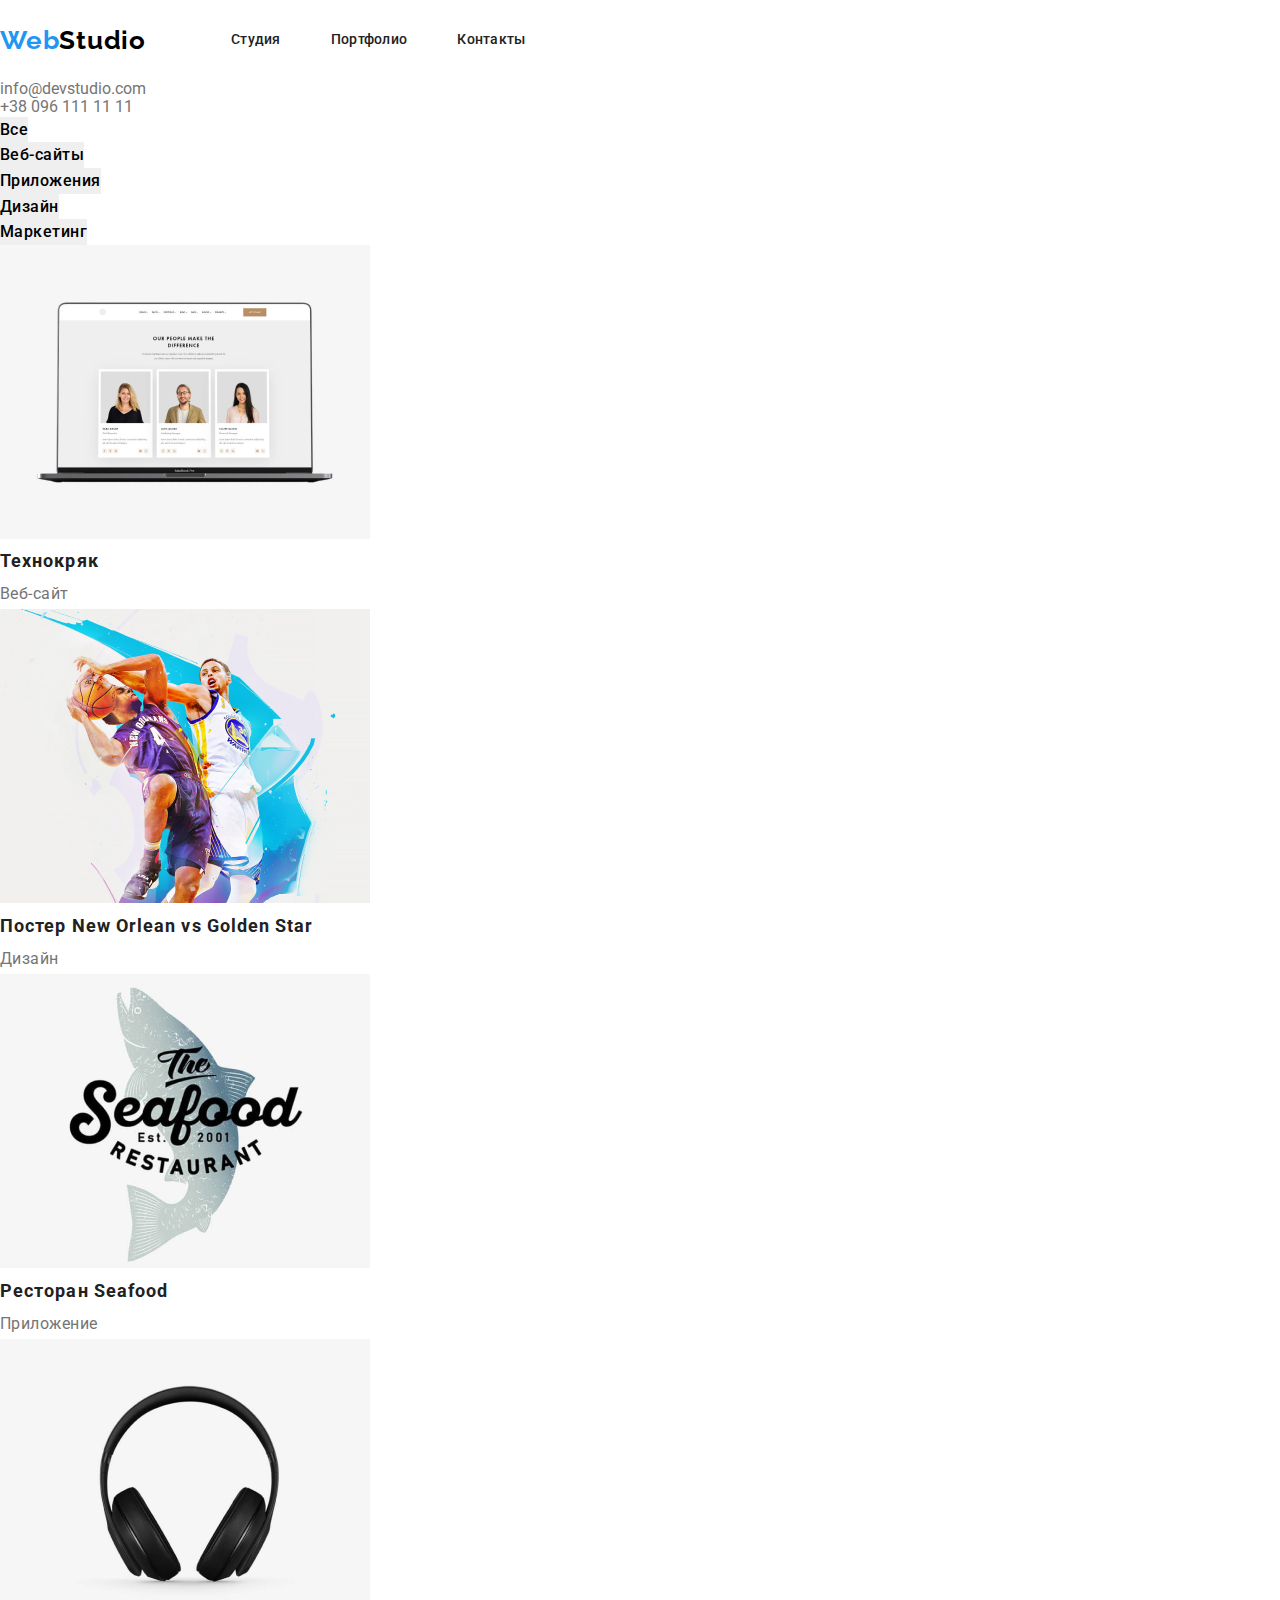
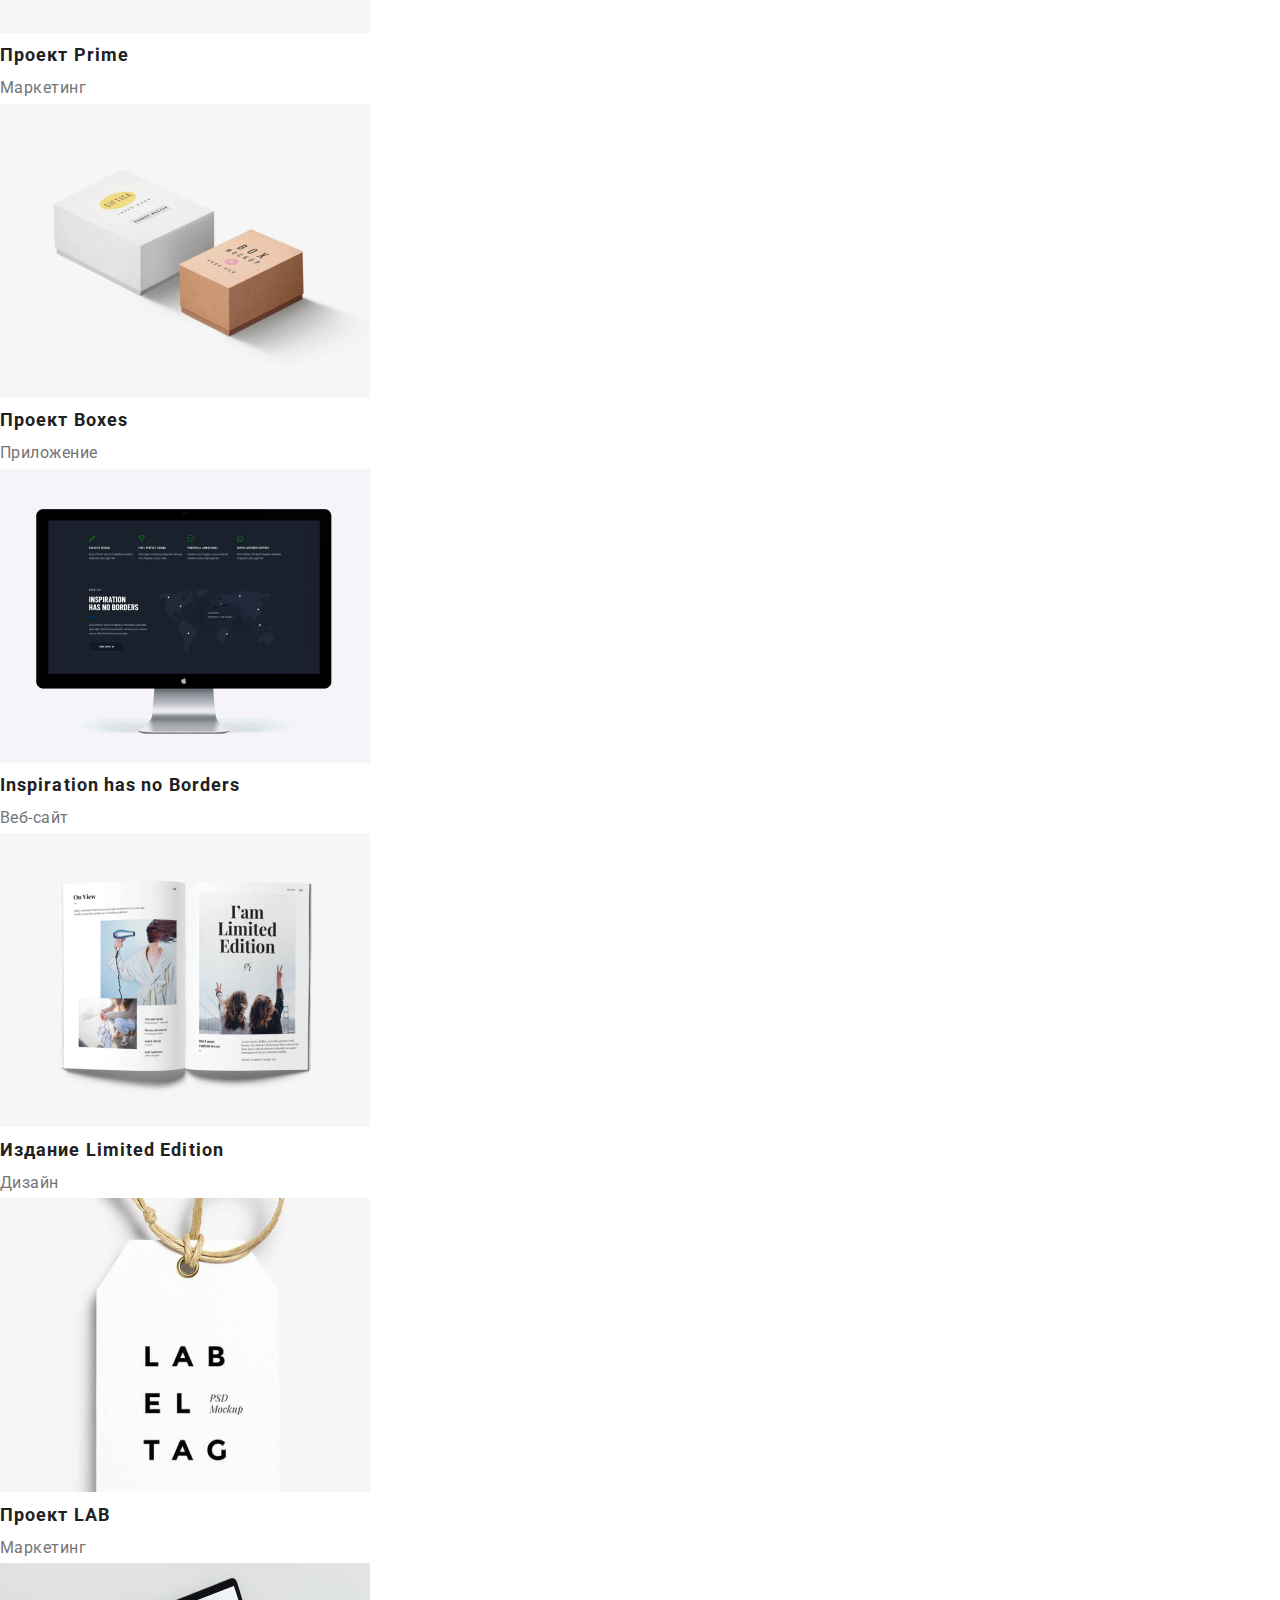
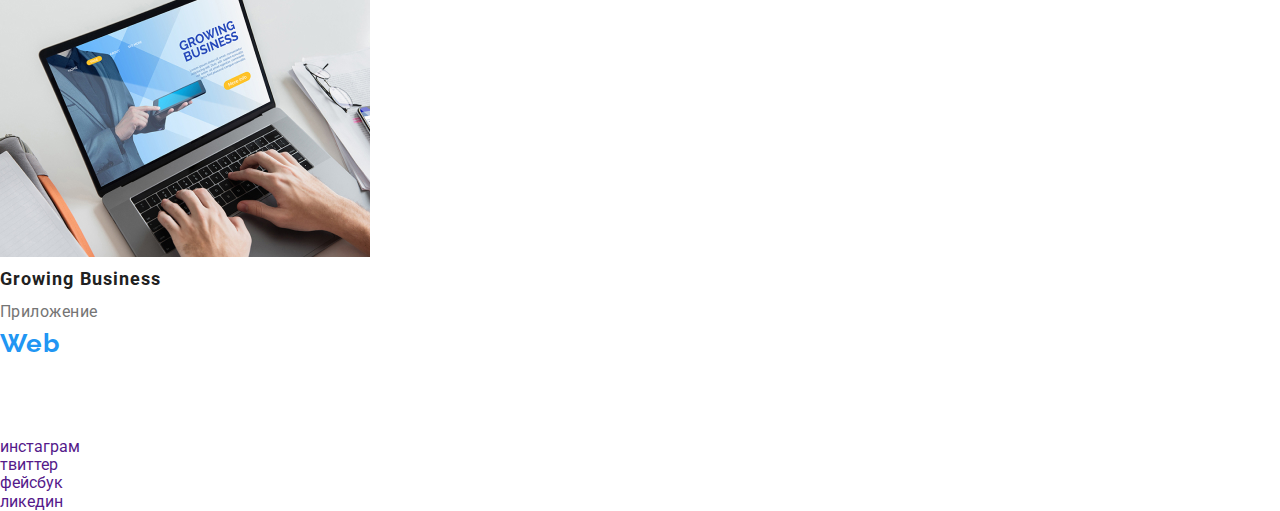
==== portfolio.html @ aab613d5 "Позиционирование header" ====
<!DOCTYPE html>
<html lang="ru">
<head>
    <meta charset="UTF-8">
    <meta name="viewport" content="width=device-width, initial-scale=1.0">
    <title>Портфолио</title>
    <link href="https://fonts.googleapis.com/css2?family=Raleway:wght@700&family=Roboto:wght@400;500;700;900&display=swap" rel="stylesheet">
    <link rel="stylesheet" href="./css/normalize.css">
    <link rel="stylesheet" href="./css/styles.css">
</head>
<body>
    <!-- ШАПКА САЙТА -->
    <header class="header">
        <nav class="navigation">
            <a class="logo-header link" href="./index.html" aria-label="Логотип"><span class="logo-element">Web</span>Studio</a>
            <ul class="navigation-list list">
                <li class="navigation-list-item">
                    <a class="navigation-list-link link" href="./index.html">Студия</a>
                </li>
                <li class="navigation-list-item">
                    <a class="navigation-list-link link" href="./portfolio.html">Портфолио</a>
                </li>
                <li class="navigation-list-item">
                    <a class="navigation-list-link link" href="">Контакты</a>
                </li>
        </ul>
        </nav>

        <a class="header-mail-link link" href="mailto:info@devstudio.com">info@devstudio.com</a>
        <a class="header-tel-link link" href="tel:+380961111111">+38 096 111 11 11</a>
        
    </header>  
    <main>
            <!--Радио кнопки-->
            <section class="radio-btn-section">
                <h1 hidden>Примеры работ</h1>
                <ul class="radio-btn-list list">
                    <li>
                        <button type="button" class="radio-btn">Все</button>
                    </li>
                    <li>
                        <button type="button" class="radio-btn">Веб-сайты</button>
                    </li>
                    <li>
                        <button type="button" class="radio-btn">Приложения</button>
                    </li>
                    <li>
                        <button type="button" class="radio-btn">Дизайн</button>
                    </li>
                    <li>
                        <button type="button" class="radio-btn">Маркетинг</button>
                    </li>
                </ul>
            </section>
            <!--Примеры работ-->
            <section class="portfolio-section">
                <ul class="portfolio-list list">
                    <li class="portfolio-list-item">
                        <a class="portfolio-list-item-link link" href="">
                            <img src="./images/projects/1.jpg" alt="">
                            <h3 class="portfolio-list-item-title">Технокряк</h3>
                            <p class="portfolio-list-item-description">Веб-сайт</p>
                            <p hidden="">Технокряк это современная площадка распространения коронавируса. 
                                Компании используют эту платформу для цифрового шпионажа 
                                и атак на защищённые сервера конкурентов.</p>
                        </a>
                    </li>
                    <li class="portfolio-list-item">
                        <a class="portfolio-list-item-link link" href="">
                            <img src="./images/projects/2.jpg" alt="">
                            <h3 class="portfolio-list-item-title">Постер New Orlean vs Golden Star</h3>
                            <p class="portfolio-list-item-description">Дизайн</p>
                            <p hidden=""></p>
                        </a>
                    </li>
                    <li class="portfolio-list-item">
                        <a class="portfolio-list-item-link link" href="">
                            <img src="./images/projects/3.jpg" alt="">
                            <h3 class="portfolio-list-item-title">Ресторан Seafood</h3>
                            <p class="portfolio-list-item-description">Приложение</p>
                            <p hidden=""></p>
                        </a>
                    </li>
                    <li class="portfolio-list-item">
                        <a class="portfolio-list-item-link link" href="">
                            <img src="./images/projects/4.jpg" alt="">
                            <h3 class="portfolio-list-item-title">Проект Prime</h3>
                            <p class="portfolio-list-item-description">Маркетинг</p>
                            <p hidden=""></p>
                        </a>
                    </li>
                    <li class="portfolio-list-item">
                        <a class="portfolio-list-item-link link" href="">
                            <img src="./images/projects/5.jpg" alt="">
                            <h3 class="portfolio-list-item-title">Проект Boxes</h3>
                            <p class="portfolio-list-item-description">Приложение</p>
                            <p hidden=""></p>
                        </a>
                    </li>
                    <li class="portfolio-list-item">
                        <a class="portfolio-list-item-link link" href="">
                            <img src="./images/projects/6.jpg" alt="">
                            <h3 class="portfolio-list-item-title">Inspiration has no Borders</h3>
                            <p class="portfolio-list-item-description">Веб-сайт</p>
                            <p hidden=""></p>
                        </a>
                    </li>
                    <li class="portfolio-list-item">
                        <a class="portfolio-list-item-link link" href="">
                            <img src="./images/projects/7.jpg" alt="">
                            <h3 class="portfolio-list-item-title">Издание Limited Edition</h3>
                            <p class="portfolio-list-item-description">Дизайн</p>
                            <p hidden=""></p>
                        </a>
                    </li>
                    <li class="portfolio-list-item">
                        <a class="portfolio-list-item-link link" href="">
                            <img src="./images/projects/8.jpg" alt="">
                            <h3 class="portfolio-list-item-title">Проект LAB</h3>
                            <p class="portfolio-list-item-description">Маркетинг</p>
                            <p hidden=""></p>
                        </a>
                    </li>
                    <li class="portfolio-list-item">
                        <a class="portfolio-list-item-link link" href="">
                            <img src="./images/projects/9.jpg" alt="">
                            <h3 class="portfolio-list-item-title">Growing Business</h3>
                            <p class="portfolio-list-item-description">Приложение</p>
                            <p hidden=""></p>
                        </a>
                    </li>
                </ul>
            </section>
            

    </main>
    <footer>
        <div>
            <a class="logo-footer link" href="./index.html"><span class="logo-element">Web</span> Studio</a>
            <address class="address-section">
                <p class="address-office">г. Киев, пр-т Леси Украинки, 26</p>
                <a class="footer-mail-link link" href="mailto:info@devstudio.com">info@devstudio.com</a>
                <a class="footer-tel-link link" href="tel:+380961111111">+38 096 111 11 11</a>
            </address>
        </div>
        <div>
            <p class="subscribe-subtitle subtitle">присоединяйтесь</p>
            <ul class="subscribe-list list">
                <li class="subscribe-list-item">
                    <a class="subscribe-list-item-link link" href=""  aria-label="иконка инстаграма">инстаграм</a>
                </li>
                <li class="subscribe-list-item">
                    <a class="subscribe-list-item-link link" href=""  aria-label="иконка твиттера">твиттер</a>
                </li>
                <li class="subscribe-list-item">
                    <a class="subscribe-list-item-link link" href=""  aria-label="иконка фейсбука">фейсбук</a>
                </li>
                <li>
                    <a class="subscribe-list-item-link link" href=""  aria-label="иконка ликедина">ликедин</a>
                </li>
            </ul>
        </div>

            
    </footer>
</body>
</html>
---- css/styles.css ----
:root {
--main-font:'Roboto', sans-serif;
--secondary-font:'Raleway', sans-serif;
--title-dark-theme-color: #ffffff;
--title-light-theme-color: #212121;
--text-description-color: #757575;
--accent-color: #2196F3;
}
html {
    box-sizing: border-box;
  }
  *,
  *::before,
  *::after {
    box-sizing: inherit;
    margin: 0;
    padding: 0;
  }

body {
    background-color: #ffffff;
    font-family: 'Roboto', sans-serif;
    font-size: 16px; 
    color: #757575;
}

.link{
    text-decoration: none;
    display: block;
}
.list{
    list-style: none;
}
.conteiner{
    width: 1200px;
    padding-left: 15px;
    padding-right: 15px;
    /* margin-left: auto;
    margin-right: auto; */
}
/* Логотип */
.logo-header {
    margin-right: 85px;
}
.logo-header,
.logo-footer,
.logo-element{
    font-family: var(--secondary-font);
    font-weight: 700;
    font-size: 26px;
    line-height: 1.19;
    letter-spacing: 0.03em;
}

.logo-element {
    color: var(--accent-color);
}
.logo-header{
    color: #000000
}
/* Header */

.header .conteiner{
    display: flex;
    justify-content: space-between;
    align-items: center;
}
.navigation {
    display: flex;
    align-items: center;
}
.navigation-list {
    display: flex;
}
.navigation-list-item:not(:last-child){
    margin-right: 50px;
}
.header-mail-link {
    margin-right: 30px;
}
.header-contacts{
    display: flex;  
}
.navigation-list-link{
    padding-top: 32px;
    padding-bottom: 32px;
}
.navigation-list-link,
.header-mail-link link,
.header-tel-link link{
    font-weight: 500;
    font-size: 14px;
    line-height: 1.14;
    letter-spacing: 0.02em;
    color: var(--title-light-theme-color);
}
.navigation-list-link:hover,
.navigation-list-link:focus,
.header-mail-link:hover,
.header-mail-link:focus,
.header-tel-link:hover,
.header-tel-link:focus
{
    color: var(--accent-color);
}

.header-mail-link,
.header-tel-link{
    color: var(--text-description-color);
}
/* Hero section */
.hero-title{
font-weight: 900;
font-size: 44px;
line-height: 1.36;
letter-spacing: 0.06em;
text-transform: uppercase;
color: var(--title-dark-theme-color);
}
.modal-btn{
    font-family: var(--main-font)
    font-weight: 700;
    font-size: 16px;
    line-height: 1.9;
    letter-spacing: 0.06em;
    background-color: var(--accent-color);
    color: var(--title-dark-theme-color);
    border-style: none;
}
/* Преимущества секция */
.subtitle{
    font-weight: 400;
    font-size: 14px;
    line-height: 1.14;
    letter-spacing: 0.03em;
    text-transform: uppercase;
    color: var(--title-light-theme-color);
}
.discription{
    font-weight: 400;
    font-size: 14px;
    line-height: 1.7;
    letter-spacing: 0.03em;
    color: var(--text-description-color)
}
/* Услуги секция */
.title{
    font-weight: 700;
    font-size: 36px;
    line-height: 1.16;
    letter-spacing: 0.03em;
    color: var(--title-light-theme-color)
}
.services-subtitle{
    color: var(--title-dark-theme-color);
}
/* Команда секция */
.crewman-list-item-name{
    font-weight: 500;
    font-size: 16px;
    line-height: 1.19;
    letter-spacing: 0.03em;
    color: var(--title-light-theme-color);
    }
.crewman-list-item-position{
    font-weight: 400;
    font-size: 16px;
    line-height: 1.19;
    letter-spacing: 0.03em;
    color: var(--text-description-color);
}
.logo-footer{
    color: var(--title-dark-theme-color);
}
.address-office{
    font-style: normal;
    font-weight: 400;
    font-size: 14px;
    line-height: 1.5;
    letter-spacing: 0.03em;
    color: var(--title-dark-theme-color);
}

.footer-mail-link,
.footer-tel-link{
    font-style: normal;
    font-weight: 400;
    font-size: 14px;
    line-height: 1.5;
    letter-spacing: 0.03em;
    color: rgba(255, 255, 255, 0.6);
    }
    .subscribe-subtitle{
        color: var(--title-dark-theme-color);
    }
    /* Страница " Портфолио" */
    /* Радио кнопки */
    .radio-btn{
        font-weight: 500;
        font-size: 16px;
        line-height: 1.6;
        letter-spacing: 0.03em;
        border-style: none;
    }
    .radio-btn:hover,
    .radio-btn:focus{
        background-color: var(--accent-color);
        color: var(--title-dark-theme-color);
    }
    .portfolio-list-item-title{
        font-weight: 700;
        font-size: 18px;
        line-height: 2;
        letter-spacing: 0.06em;
        color: var(--title-light-theme-color);
    }
    .portfolio-list-item-description{
        font-weight: normal;
        font-size: 16px;
        line-height: 1.9;
        letter-spacing: 0.03em;
        color: var(--text-description-color);
    }
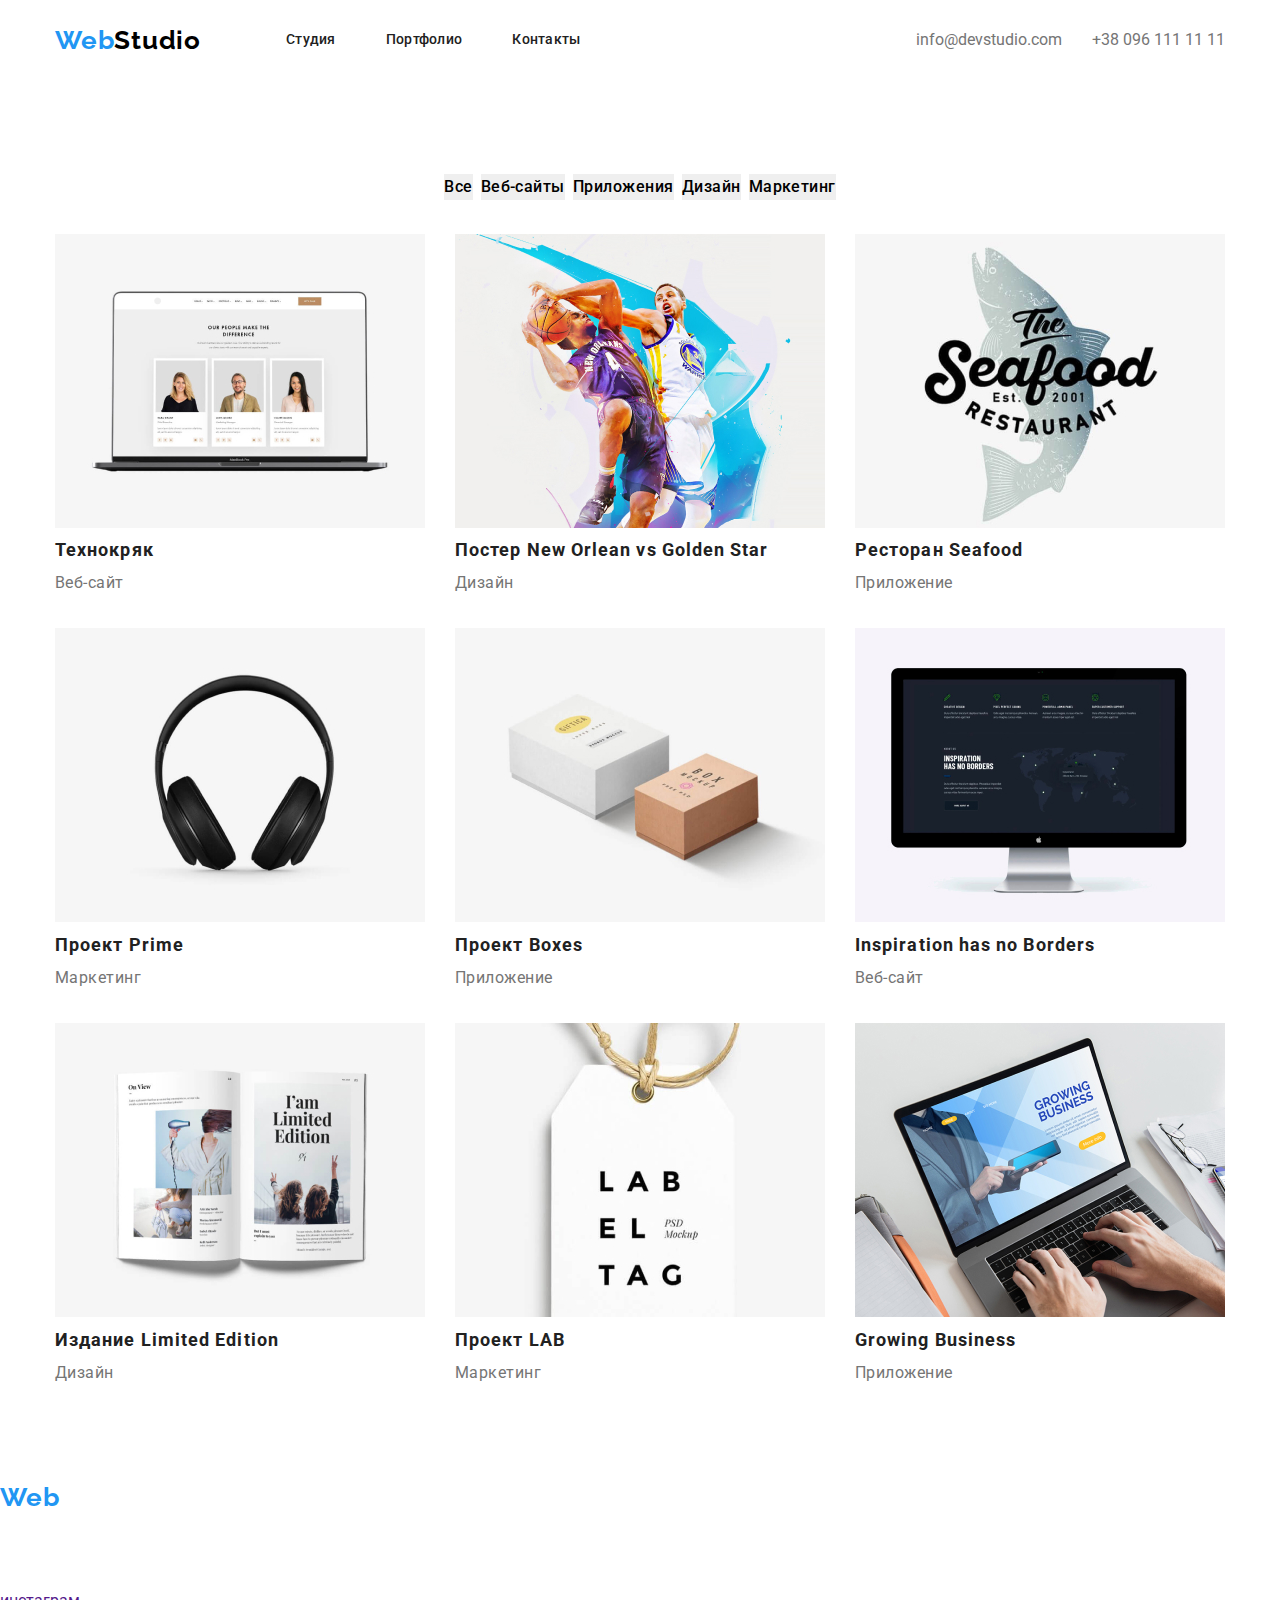
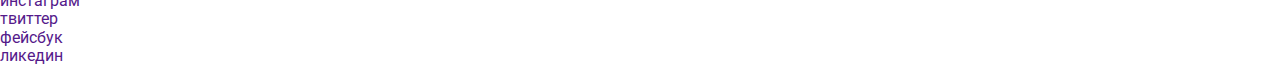
==== commit a66bd100: "позиционирование стр."портфолио"" ====
--- a/portfolio.html
+++ b/portfolio.html
@@ -11,49 +11,50 @@
 <body>
     <!-- ШАПКА САЙТА -->
     <header class="header">
-        <nav class="navigation">
-            <a class="logo-header link" href="./index.html" aria-label="Логотип"><span class="logo-element">Web</span>Studio</a>
-            <ul class="navigation-list list">
-                <li class="navigation-list-item">
-                    <a class="navigation-list-link link" href="./index.html">Студия</a>
-                </li>
-                <li class="navigation-list-item">
-                    <a class="navigation-list-link link" href="./portfolio.html">Портфолио</a>
-                </li>
-                <li class="navigation-list-item">
-                    <a class="navigation-list-link link" href="">Контакты</a>
-                </li>
-        </ul>
-        </nav>
-
-        <a class="header-mail-link link" href="mailto:info@devstudio.com">info@devstudio.com</a>
-        <a class="header-tel-link link" href="tel:+380961111111">+38 096 111 11 11</a>
-        
-    </header>  
+        <div class="conteiner">
+            <nav class="navigation">
+                <a class="logo-header link" href="./index.html" aria-label="Логотип"><span class="logo-element">Web</span>Studio</a>
+                <ul class="navigation-list list">
+                    <li class="navigation-list-item">
+                        <a class="navigation-list-link link" href="">Студия</a>
+                    </li>
+                    <li class="navigation-list-item">
+                        <a class="navigation-list-link link" href="./portfolio.html">Портфолио</a>
+                    </li>
+                    <li class="navigation-list-item">
+                        <a class="navigation-list-link link" href="">Контакты</a>
+                    </li>
+            </ul>
+            </nav>
+            
+            <div class="header-contacts">
+            <a class="header-mail-link link" href="mailto:info@devstudio.com">info@devstudio.com</a>
+            <a class="header-tel-link link" href="tel:+380961111111">+38 096 111 11 11</a>
+            </div>
+        </div>
+    </header> 
     <main>
-            <!--Радио кнопки-->
-            <section class="radio-btn-section">
+        <!--Примеры работ-->
+        <section class="portfolio section">
+            <div class="conteiner">
                 <h1 hidden>Примеры работ</h1>
                 <ul class="radio-btn-list list">
-                    <li>
+                    <li class="radio-btn-list-item">
                         <button type="button" class="radio-btn">Все</button>
                     </li>
-                    <li>
+                    <li class="radio-btn-list-item">
                         <button type="button" class="radio-btn">Веб-сайты</button>
                     </li>
-                    <li>
+                    <li class="radio-btn-list-item">
                         <button type="button" class="radio-btn">Приложения</button>
                     </li>
-                    <li>
+                    <li class="radio-btn-list-item">
                         <button type="button" class="radio-btn">Дизайн</button>
                     </li>
-                    <li>
+                    <li class="radio-btn-list-item">
                         <button type="button" class="radio-btn">Маркетинг</button>
                     </li>
                 </ul>
-            </section>
-            <!--Примеры работ-->
-            <section class="portfolio-section">
                 <ul class="portfolio-list list">
                     <li class="portfolio-list-item">
                         <a class="portfolio-list-item-link link" href="">
@@ -130,9 +131,9 @@
                         </a>
                     </li>
                 </ul>
-            </section>
+            </div>
+        </section>
             
-
     </main>
     <footer>
         <div>
--- a/css/styles.css
+++ b/css/styles.css
@@ -24,6 +24,16 @@
     color: #757575;
 }
 
+.h1 {
+    margin: 0;
+}
+.h2 {
+    display: block;
+}
+.img {
+    display: block;
+  }
+
 .link{
     text-decoration: none;
     display: block;
@@ -31,12 +41,25 @@
 .list{
     list-style: none;
 }
-.conteiner{
+.conteiner {
     width: 1200px;
     padding-left: 15px;
     padding-right: 15px;
-    /* margin-left: auto;
-    margin-right: auto; */
+    margin-left: auto;
+    margin-right: auto;
+}
+.section {
+    padding-top: 94px;
+    padding-bottom: 94px;
+}
+.title{
+    font-weight: 700;
+    font-size: 36px;
+    line-height: 1.16;
+    letter-spacing: 0.03em;
+    margin-bottom: 50px;
+    text-align: center;
+    color: var(--title-light-theme-color)
 }
 /* Логотип */
 .logo-header {
@@ -62,7 +85,7 @@
 
 .header .conteiner{
     display: flex;
-    justify-content: space-between;
+    /* justify-content: space-between; */
     align-items: center;
 }
 .navigation {
@@ -72,14 +95,15 @@
 .navigation-list {
     display: flex;
 }
-.navigation-list-item:not(:last-child){
+.navigation-list-item:not(:last-child) {
     margin-right: 50px;
 }
 .header-mail-link {
     margin-right: 30px;
 }
 .header-contacts{
-    display: flex;  
+    display: flex;
+    margin-left: auto;  
 }
 .navigation-list-link{
     padding-top: 32px;
@@ -109,6 +133,15 @@
     color: var(--text-description-color);
 }
 /* Hero section */
+.hero {
+    text-align: center;
+    padding-top: 200px;
+    padding-bottom: 200px;
+    background-color: #2F303A;
+}
+.hero-title {
+    margin-bottom: 30px;
+}
 .hero-title{
 font-weight: 900;
 font-size: 44px;
@@ -128,6 +161,18 @@
     border-style: none;
 }
 /* Преимущества секция */
+.advantages .conteiner {
+    display: flex;
+}
+.advantages-list{
+    display: flex;
+}
+.advantages-list-item:not(:last-child){
+    margin-right: 30px;
+}
+.advantages-subtitle {
+    margin-bottom: 10px;
+}
 .subtitle{
     font-weight: 400;
     font-size: 14px;
@@ -144,17 +189,27 @@
     color: var(--text-description-color)
 }
 /* Услуги секция */
-.title{
-    font-weight: 700;
-    font-size: 36px;
-    line-height: 1.16;
-    letter-spacing: 0.03em;
-    color: var(--title-light-theme-color)
-}
+.services-subtitle {
+    text-align: center;
+    background-color: #757575;
+}
+.services-list {
+    display: flex;
+}
+.services-list-item:not(:last-child) {
+    margin-right: 30px;
+}
+
 .services-subtitle{
     color: var(--title-dark-theme-color);
 }
 /* Команда секция */
+.team-list {
+    display: flex;
+}
+.team-list-item:not(:last-child) {
+    margin-right: 30px;
+}
 .crewman-list-item-name{
     font-weight: 500;
     font-size: 16px;
@@ -195,15 +250,39 @@
     }
     /* Страница " Портфолио" */
     /* Радио кнопки */
-    .radio-btn{
+   
+    .radio-btn-list {
+        display: flex;
+        justify-content: center;
+        margin-bottom: 34px;
+    }
+    .radio-btn-list-item:not(:last-child) {
+        margin-right: 8px;
+    }
+    .portfolio-list {
+        display: flex;
+        flex-wrap: wrap;
+    }
+    .portfolio-list-item {
+        width: calc((100% - 60px) / 3);
+    }
+    .portfolio-list-item:not(:nth-child(3n)) {
+        margin-right: 30px;
+    }
+    .portfolio-list-item:not(:nth-last-child(-n + 3)) {
+        margin-bottom: 30px;    
+    }
+    .radio-btn {
         font-weight: 500;
         font-size: 16px;
         line-height: 1.6;
         letter-spacing: 0.03em;
-        border-style: none;
-    }
+        border-style: none; 
+    }
+    
     .radio-btn:hover,
-    .radio-btn:focus{
+    .radio-btn:focus 
+    {
         background-color: var(--accent-color);
         color: var(--title-dark-theme-color);
     }
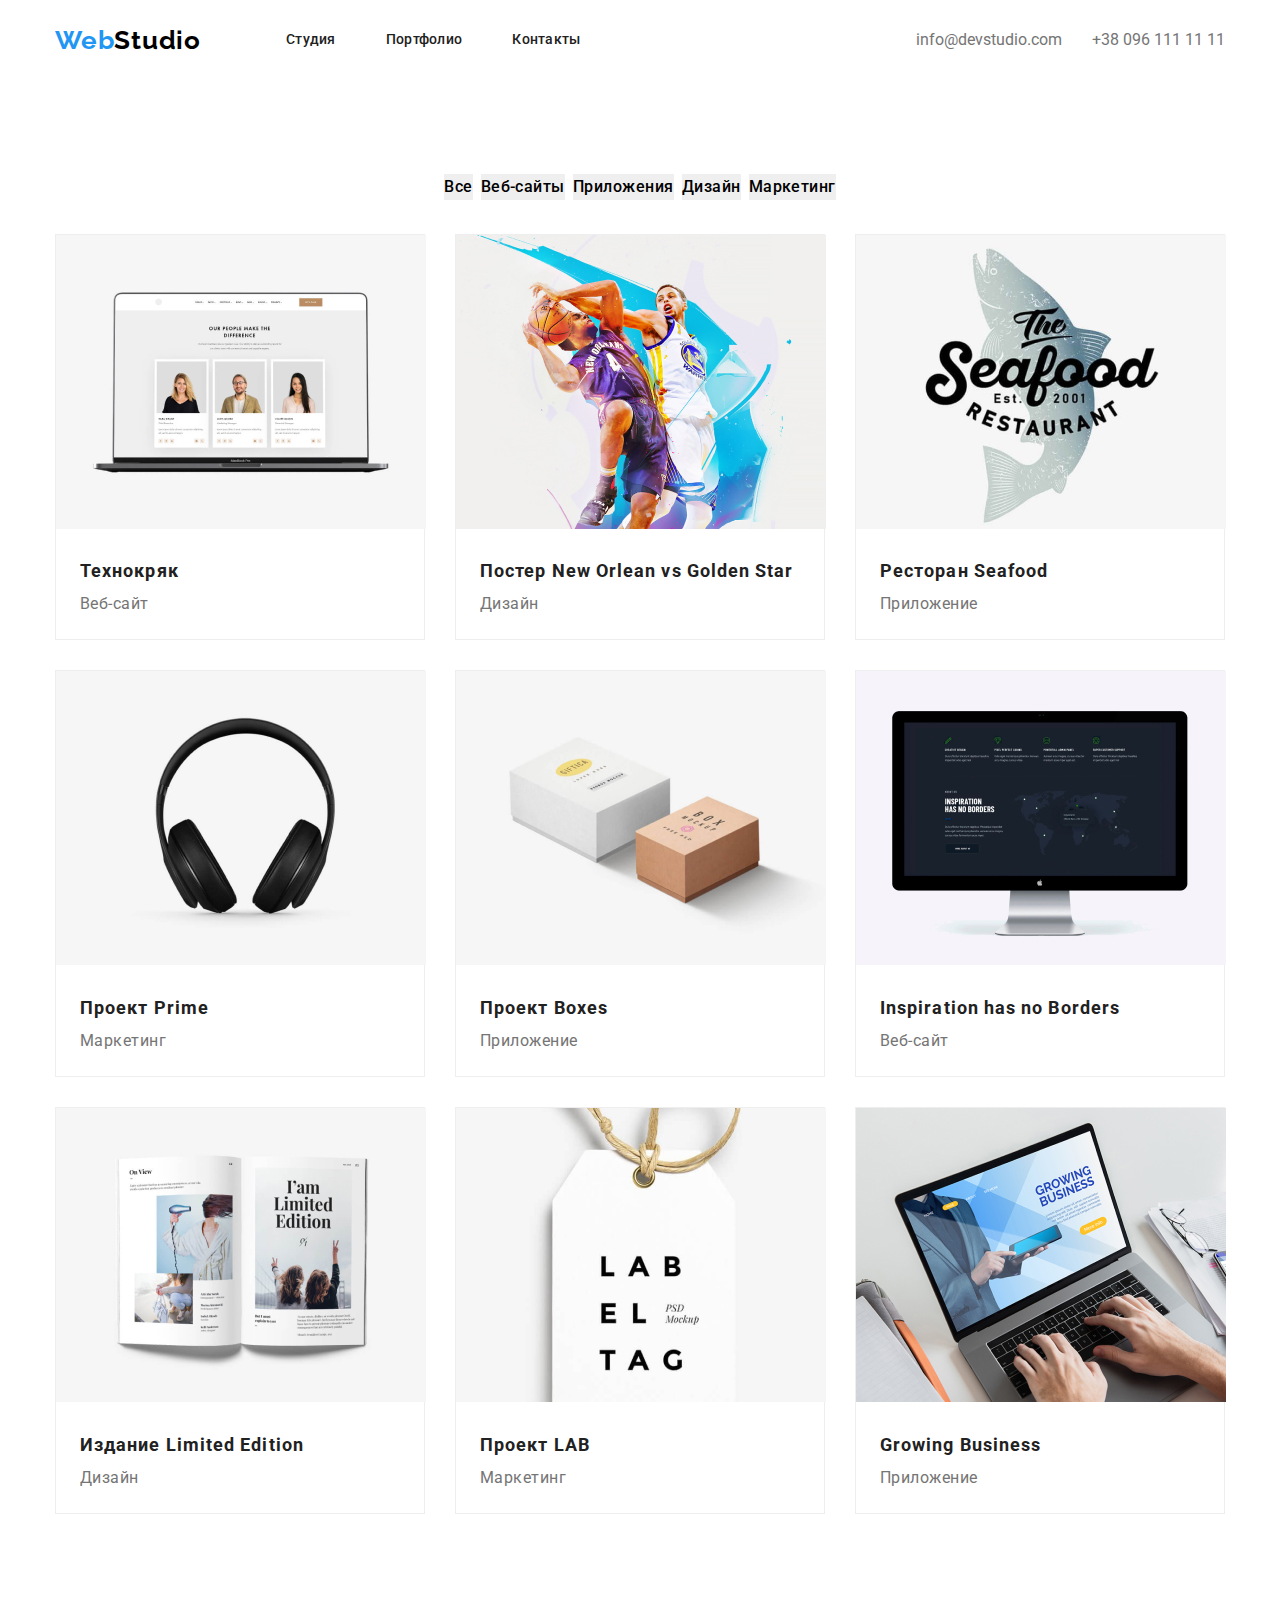
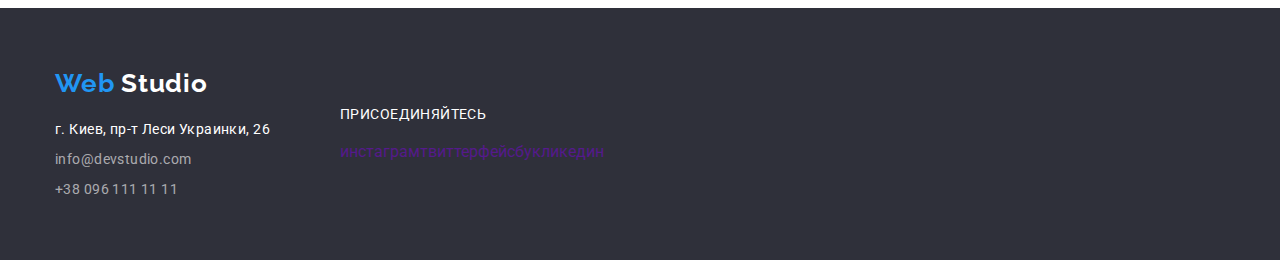
==== commit 1b8bc125: "Позиционирование страница "Портфолио"" ====
--- a/portfolio.html
+++ b/portfolio.html
@@ -16,7 +16,7 @@
                 <a class="logo-header link" href="./index.html" aria-label="Логотип"><span class="logo-element">Web</span>Studio</a>
                 <ul class="navigation-list list">
                     <li class="navigation-list-item">
-                        <a class="navigation-list-link link" href="">Студия</a>
+                        <a class="navigation-list-link link" href="./index.html">Студия</a>
                     </li>
                     <li class="navigation-list-item">
                         <a class="navigation-list-link link" href="./portfolio.html">Портфолио</a>
@@ -58,7 +58,7 @@
                 <ul class="portfolio-list list">
                     <li class="portfolio-list-item">
                         <a class="portfolio-list-item-link link" href="">
-                            <img src="./images/projects/1.jpg" alt="">
+                            <img class="portfolio-list-item-img"src="./images/projects/1.jpg" alt="">
                             <h3 class="portfolio-list-item-title">Технокряк</h3>
                             <p class="portfolio-list-item-description">Веб-сайт</p>
                             <p hidden="">Технокряк это современная площадка распространения коронавируса. 
@@ -68,7 +68,7 @@
                     </li>
                     <li class="portfolio-list-item">
                         <a class="portfolio-list-item-link link" href="">
-                            <img src="./images/projects/2.jpg" alt="">
+                            <img class="portfolio-list-item-img" src="./images/projects/2.jpg" alt="">
                             <h3 class="portfolio-list-item-title">Постер New Orlean vs Golden Star</h3>
                             <p class="portfolio-list-item-description">Дизайн</p>
                             <p hidden=""></p>
@@ -76,7 +76,7 @@
                     </li>
                     <li class="portfolio-list-item">
                         <a class="portfolio-list-item-link link" href="">
-                            <img src="./images/projects/3.jpg" alt="">
+                            <img class="portfolio-list-item-img" src="./images/projects/3.jpg" alt="">
                             <h3 class="portfolio-list-item-title">Ресторан Seafood</h3>
                             <p class="portfolio-list-item-description">Приложение</p>
                             <p hidden=""></p>
@@ -84,7 +84,7 @@
                     </li>
                     <li class="portfolio-list-item">
                         <a class="portfolio-list-item-link link" href="">
-                            <img src="./images/projects/4.jpg" alt="">
+                            <img class="portfolio-list-item-img" src="./images/projects/4.jpg" alt="">
                             <h3 class="portfolio-list-item-title">Проект Prime</h3>
                             <p class="portfolio-list-item-description">Маркетинг</p>
                             <p hidden=""></p>
@@ -92,7 +92,7 @@
                     </li>
                     <li class="portfolio-list-item">
                         <a class="portfolio-list-item-link link" href="">
-                            <img src="./images/projects/5.jpg" alt="">
+                            <img class="portfolio-list-item-img" src="./images/projects/5.jpg" alt="">
                             <h3 class="portfolio-list-item-title">Проект Boxes</h3>
                             <p class="portfolio-list-item-description">Приложение</p>
                             <p hidden=""></p>
@@ -100,7 +100,7 @@
                     </li>
                     <li class="portfolio-list-item">
                         <a class="portfolio-list-item-link link" href="">
-                            <img src="./images/projects/6.jpg" alt="">
+                            <img class="portfolio-list-item-img" src="./images/projects/6.jpg" alt="">
                             <h3 class="portfolio-list-item-title">Inspiration has no Borders</h3>
                             <p class="portfolio-list-item-description">Веб-сайт</p>
                             <p hidden=""></p>
@@ -108,7 +108,7 @@
                     </li>
                     <li class="portfolio-list-item">
                         <a class="portfolio-list-item-link link" href="">
-                            <img src="./images/projects/7.jpg" alt="">
+                            <img class="portfolio-list-item-img" src="./images/projects/7.jpg" alt="">
                             <h3 class="portfolio-list-item-title">Издание Limited Edition</h3>
                             <p class="portfolio-list-item-description">Дизайн</p>
                             <p hidden=""></p>
@@ -116,7 +116,7 @@
                     </li>
                     <li class="portfolio-list-item">
                         <a class="portfolio-list-item-link link" href="">
-                            <img src="./images/projects/8.jpg" alt="">
+                            <img class="portfolio-list-item-img" src="./images/projects/8.jpg" alt="">
                             <h3 class="portfolio-list-item-title">Проект LAB</h3>
                             <p class="portfolio-list-item-description">Маркетинг</p>
                             <p hidden=""></p>
@@ -124,7 +124,7 @@
                     </li>
                     <li class="portfolio-list-item">
                         <a class="portfolio-list-item-link link" href="">
-                            <img src="./images/projects/9.jpg" alt="">
+                            <img class="portfolio-list-item-img" src="./images/projects/9.jpg" alt="">
                             <h3 class="portfolio-list-item-title">Growing Business</h3>
                             <p class="portfolio-list-item-description">Приложение</p>
                             <p hidden=""></p>
@@ -135,34 +135,35 @@
         </section>
             
     </main>
-    <footer>
-        <div>
-            <a class="logo-footer link" href="./index.html"><span class="logo-element">Web</span> Studio</a>
-            <address class="address-section">
-                <p class="address-office">г. Киев, пр-т Леси Украинки, 26</p>
-                <a class="footer-mail-link link" href="mailto:info@devstudio.com">info@devstudio.com</a>
-                <a class="footer-tel-link link" href="tel:+380961111111">+38 096 111 11 11</a>
-            </address>
-        </div>
-        <div>
-            <p class="subscribe-subtitle subtitle">присоединяйтесь</p>
-            <ul class="subscribe-list list">
-                <li class="subscribe-list-item">
-                    <a class="subscribe-list-item-link link" href=""  aria-label="иконка инстаграма">инстаграм</a>
-                </li>
-                <li class="subscribe-list-item">
-                    <a class="subscribe-list-item-link link" href=""  aria-label="иконка твиттера">твиттер</a>
-                </li>
-                <li class="subscribe-list-item">
-                    <a class="subscribe-list-item-link link" href=""  aria-label="иконка фейсбука">фейсбук</a>
-                </li>
-                <li>
-                    <a class="subscribe-list-item-link link" href=""  aria-label="иконка ликедина">ликедин</a>
-                </li>
-            </ul>
+    <footer class="footer">
+        <div class="conteiner">
+            <div>
+                <a class="logo-footer link" href="./index.html"><span class="logo-element">Web</span> Studio</a>
+                <address class="address-section">
+                    <p class="address-office">г. Киев, пр-т Леси Украинки, 26</p>
+                    <a class="footer-mail-link link" href="mailto:info@devstudio.com">info@devstudio.com</a>
+                    <a class="footer-tel-link link" href="tel:+380961111111">+38 096 111 11 11</a>
+                </address>
+            </div>
+            <div class="subscribe-wrapper">
+                <p class="subscribe-subtitle subtitle">присоединяйтесь</p>
+                <ul class="subscribe-list list">
+                    <li class="subscribe-list-item">
+                        <a class="subscribe-list-item-link link" href=""  aria-label="иконка инстаграма">инстаграм</a>
+                    </li>
+                    <li class="subscribe-list-item">
+                        <a class="subscribe-list-item-link link" href=""  aria-label="иконка твиттера">твиттер</a>
+                    </li>
+                    <li class="subscribe-list-item">
+                        <a class="subscribe-list-item-link link" href=""  aria-label="иконка фейсбука">фейсбук</a>
+                    </li>
+                    <li>
+                        <a class="subscribe-list-item-link link" href=""  aria-label="иконка ликедина">ликедин</a>
+                    </li>
+                </ul>
+            </div>
         </div>
 
-            
     </footer>
 </body>
 </html>
--- a/css/styles.css
+++ b/css/styles.css
@@ -204,28 +204,77 @@
     color: var(--title-dark-theme-color);
 }
 /* Команда секция */
+.team {
+    background-color: #F5F4FA;
+}
 .team-list {
     display: flex;
 }
 .team-list-item:not(:last-child) {
     margin-right: 30px;
+}
+.team-list-item {
+    background: #FFFFFF;
+    box-shadow: 0px 2px 1px rgba(0, 0, 0, 0.2), 0px 1px 1px rgba(0, 0, 0, 0.14), 0px 1px 3px rgba(0, 0, 0, 0.12);
+    border-radius: 0px 0px 4px 4px;
+}
+.crewman-list-item-img {
+    margin-bottom: 30px;
 }
 .crewman-list-item-name{
     font-weight: 500;
     font-size: 16px;
     line-height: 1.19;
+    text-align: center;
     letter-spacing: 0.03em;
     color: var(--title-light-theme-color);
+    margin-bottom: 10px;
     }
 .crewman-list-item-position{
     font-weight: 400;
     font-size: 16px;
     line-height: 1.19;
+    text-align: center;
     letter-spacing: 0.03em;
     color: var(--text-description-color);
-}
+    margin-bottom: 16px;
+}
+.social-list {
+    display: flex;
+    justify-content: space-between;
+    margin-bottom: 24px;
+}
+/* Наши клиенты */
+.our-client-list {
+    display: flex;
+    justify-content: space-between;
+}
+.our-client-list-item:not(:last-child) {
+    margin-right: 30px;
+}
+/* .our-client-list-item-link {
+    display: flex;
+    justify-content: center;
+    align-items: center;
+} */
+/* Футер */
+.footer {
+    background-color: #2F303A;
+}
+.footer .conteiner {
+    display: flex;
+    align-items: center;
+   
+    padding-top: 60px;
+    padding-bottom: 60px;
+}
+.subscribe-wrapper {
+    margin-left: 70px;
+}
+
 .logo-footer{
     color: var(--title-dark-theme-color);
+    margin-bottom: 20px;
 }
 .address-office{
     font-style: normal;
@@ -234,8 +283,11 @@
     line-height: 1.5;
     letter-spacing: 0.03em;
     color: var(--title-dark-theme-color);
-}
-
+    margin-bottom: 9px;
+}
+.footer-mail-link {
+    margin-bottom: 9px;
+}
 .footer-mail-link,
 .footer-tel-link{
     font-style: normal;
@@ -247,6 +299,11 @@
     }
     .subscribe-subtitle{
         color: var(--title-dark-theme-color);
+        margin-bottom: 20px;
+    }
+    .subscribe-list {
+        display: flex;
+        justify-content: ;
     }
     /* Страница " Портфолио" */
     /* Радио кнопки */
@@ -259,6 +316,10 @@
     .radio-btn-list-item:not(:last-child) {
         margin-right: 8px;
     }
+    /* .radio-btn-list-item{
+        padding-top: 6px;
+        padding-right: 22px; */
+    
     .portfolio-list {
         display: flex;
         flex-wrap: wrap;
@@ -272,6 +333,11 @@
     .portfolio-list-item:not(:nth-last-child(-n + 3)) {
         margin-bottom: 30px;    
     }
+    .portfolio-list-item{
+        border: 1px solid #EEEEEE;
+        box-sizing: border-box;
+    }
+      
     .radio-btn {
         font-weight: 500;
         font-size: 16px;
@@ -286,12 +352,16 @@
         background-color: var(--accent-color);
         color: var(--title-dark-theme-color);
     }
+    .portfolio-list-item-img {
+        margin-bottom: 20px;
+    }
     .portfolio-list-item-title{
         font-weight: 700;
         font-size: 18px;
         line-height: 2;
         letter-spacing: 0.06em;
         color: var(--title-light-theme-color);
+        margin-left: 24px;
     }
     .portfolio-list-item-description{
         font-weight: normal;
@@ -299,4 +369,6 @@
         line-height: 1.9;
         letter-spacing: 0.03em;
         color: var(--text-description-color);
+        margin-left: 24px;
+        margin-bottom: 20px;
     }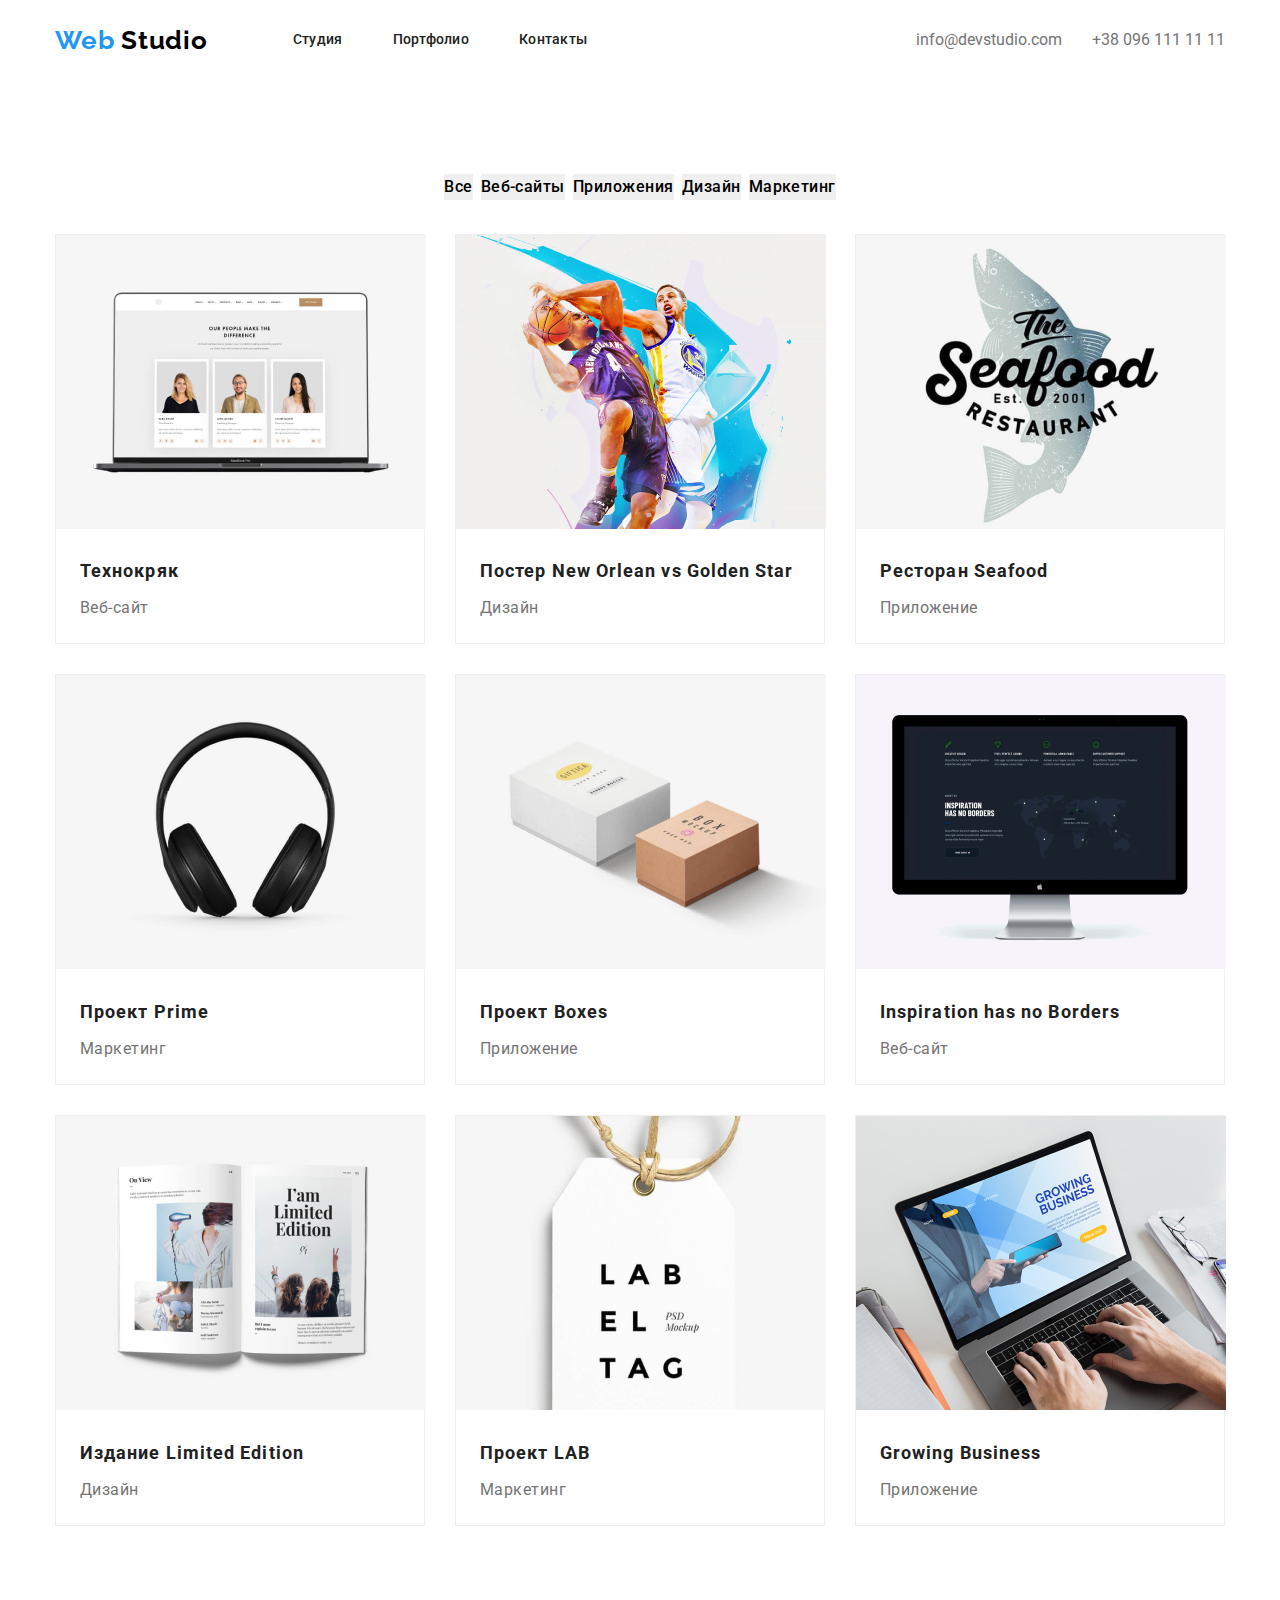
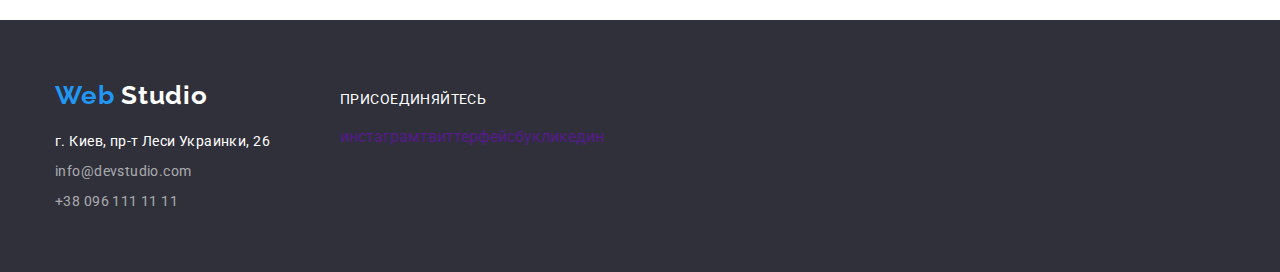
==== commit a1b83f32: "pading в карточках портфолио" ====
--- a/portfolio.html
+++ b/portfolio.html
@@ -13,7 +13,7 @@
     <header class="header">
         <div class="conteiner">
             <nav class="navigation">
-                <a class="logo-header link" href="./index.html" aria-label="Логотип"><span class="logo-element">Web</span>Studio</a>
+                <a class="logo-header link" href="./index.html" aria-label="Логотип"><span class="logo-element">Web </span>Studio</a>
                 <ul class="navigation-list list">
                     <li class="navigation-list-item">
                         <a class="navigation-list-link link" href="./index.html">Студия</a>
@@ -59,8 +59,10 @@
                     <li class="portfolio-list-item">
                         <a class="portfolio-list-item-link link" href="">
                             <img class="portfolio-list-item-img"src="./images/projects/1.jpg" alt="">
-                            <h3 class="portfolio-list-item-title">Технокряк</h3>
-                            <p class="portfolio-list-item-description">Веб-сайт</p>
+                           <div class="portfolio-card">
+                                <h3 class="portfolio-list-item-title">Технокряк</h3>
+                                <p class="portfolio-list-item-description">Веб-сайт</p>
+                           </div>
                             <p hidden="">Технокряк это современная площадка распространения коронавируса. 
                                 Компании используют эту платформу для цифрового шпионажа 
                                 и атак на защищённые сервера конкурентов.</p>
@@ -69,64 +71,80 @@
                     <li class="portfolio-list-item">
                         <a class="portfolio-list-item-link link" href="">
                             <img class="portfolio-list-item-img" src="./images/projects/2.jpg" alt="">
-                            <h3 class="portfolio-list-item-title">Постер New Orlean vs Golden Star</h3>
-                            <p class="portfolio-list-item-description">Дизайн</p>
+                            <div class="portfolio-card">
+                                <h3 class="portfolio-list-item-title">Постер New Orlean vs Golden Star</h3>
+                                <p class="portfolio-list-item-description">Дизайн</p>
+                            </div>
                             <p hidden=""></p>
                         </a>
                     </li>
                     <li class="portfolio-list-item">
                         <a class="portfolio-list-item-link link" href="">
                             <img class="portfolio-list-item-img" src="./images/projects/3.jpg" alt="">
-                            <h3 class="portfolio-list-item-title">Ресторан Seafood</h3>
-                            <p class="portfolio-list-item-description">Приложение</p>
+                            <div class="portfolio-card">
+                                <h3 class="portfolio-list-item-title">Ресторан Seafood</h3>
+                                <p class="portfolio-list-item-description">Приложение</p>
+                            </div>
                             <p hidden=""></p>
                         </a>
                     </li>
                     <li class="portfolio-list-item">
                         <a class="portfolio-list-item-link link" href="">
                             <img class="portfolio-list-item-img" src="./images/projects/4.jpg" alt="">
+                           <div class="portfolio-card">
                             <h3 class="portfolio-list-item-title">Проект Prime</h3>
                             <p class="portfolio-list-item-description">Маркетинг</p>
+                           </div>
                             <p hidden=""></p>
                         </a>
                     </li>
                     <li class="portfolio-list-item">
                         <a class="portfolio-list-item-link link" href="">
                             <img class="portfolio-list-item-img" src="./images/projects/5.jpg" alt="">
+                           <div class="portfolio-card">
                             <h3 class="portfolio-list-item-title">Проект Boxes</h3>
                             <p class="portfolio-list-item-description">Приложение</p>
+                           </div>
                             <p hidden=""></p>
                         </a>
                     </li>
                     <li class="portfolio-list-item">
                         <a class="portfolio-list-item-link link" href="">
                             <img class="portfolio-list-item-img" src="./images/projects/6.jpg" alt="">
+                           <div class="portfolio-card">
                             <h3 class="portfolio-list-item-title">Inspiration has no Borders</h3>
                             <p class="portfolio-list-item-description">Веб-сайт</p>
+                           </div>
                             <p hidden=""></p>
                         </a>
                     </li>
                     <li class="portfolio-list-item">
                         <a class="portfolio-list-item-link link" href="">
                             <img class="portfolio-list-item-img" src="./images/projects/7.jpg" alt="">
-                            <h3 class="portfolio-list-item-title">Издание Limited Edition</h3>
-                            <p class="portfolio-list-item-description">Дизайн</p>
+                            <div class="portfolio-card">
+                                <h3 class="portfolio-list-item-title">Издание Limited Edition</h3>
+                                <p class="portfolio-list-item-description">Дизайн</p>
+                            </div>
                             <p hidden=""></p>
                         </a>
                     </li>
                     <li class="portfolio-list-item">
                         <a class="portfolio-list-item-link link" href="">
                             <img class="portfolio-list-item-img" src="./images/projects/8.jpg" alt="">
-                            <h3 class="portfolio-list-item-title">Проект LAB</h3>
-                            <p class="portfolio-list-item-description">Маркетинг</p>
+                            <div class="portfolio-card">
+                                <h3 class="portfolio-list-item-title">Проект LAB</h3>
+                                <p class="portfolio-list-item-description">Маркетинг</p>
+                            </div>
                             <p hidden=""></p>
                         </a>
                     </li>
                     <li class="portfolio-list-item">
                         <a class="portfolio-list-item-link link" href="">
                             <img class="portfolio-list-item-img" src="./images/projects/9.jpg" alt="">
-                            <h3 class="portfolio-list-item-title">Growing Business</h3>
-                            <p class="portfolio-list-item-description">Приложение</p>
+                            <div class="portfolio-card">
+                                <h3 class="portfolio-list-item-title">Growing Business</h3>
+                                <p class="portfolio-list-item-description">Приложение</p>
+                            </div>
                             <p hidden=""></p>
                         </a>
                     </li>
@@ -138,7 +156,7 @@
     <footer class="footer">
         <div class="conteiner">
             <div>
-                <a class="logo-footer link" href="./index.html"><span class="logo-element">Web</span> Studio</a>
+                <a class="logo-footer link" href="./index.html"><span class="logo-element">Web </span> Studio</a>
                 <address class="address-section">
                     <p class="address-office">г. Киев, пр-т Леси Украинки, 26</p>
                     <a class="footer-mail-link link" href="mailto:info@devstudio.com">info@devstudio.com</a>
--- a/css/styles.css
+++ b/css/styles.css
@@ -242,7 +242,7 @@
 .social-list {
     display: flex;
     justify-content: space-between;
-    margin-bottom: 24px;
+    padding-bottom: 24px;
 }
 /* Наши клиенты */
 .our-client-list {
@@ -263,8 +263,8 @@
 }
 .footer .conteiner {
     display: flex;
-    align-items: center;
-   
+    align-items: baseline;
+
     padding-top: 60px;
     padding-bottom: 60px;
 }
@@ -303,7 +303,6 @@
     }
     .subscribe-list {
         display: flex;
-        justify-content: ;
     }
     /* Страница " Портфолио" */
     /* Радио кнопки */
@@ -352,16 +351,17 @@
         background-color: var(--accent-color);
         color: var(--title-dark-theme-color);
     }
-    .portfolio-list-item-img {
+    /* .portfolio-list-item-img {
         margin-bottom: 20px;
-    }
+    } */
     .portfolio-list-item-title{
         font-weight: 700;
         font-size: 18px;
         line-height: 2;
+        margin-bottom: 4px;
         letter-spacing: 0.06em;
         color: var(--title-light-theme-color);
-        margin-left: 24px;
+        
     }
     .portfolio-list-item-description{
         font-weight: normal;
@@ -369,6 +369,10 @@
         line-height: 1.9;
         letter-spacing: 0.03em;
         color: var(--text-description-color);
-        margin-left: 24px;
-        margin-bottom: 20px;
+    }
+    .portfolio-card {
+        padding-top: 20px;
+        padding-right: 24px;
+        padding-bottom: 20px;
+        padding-left: 24px;
     }